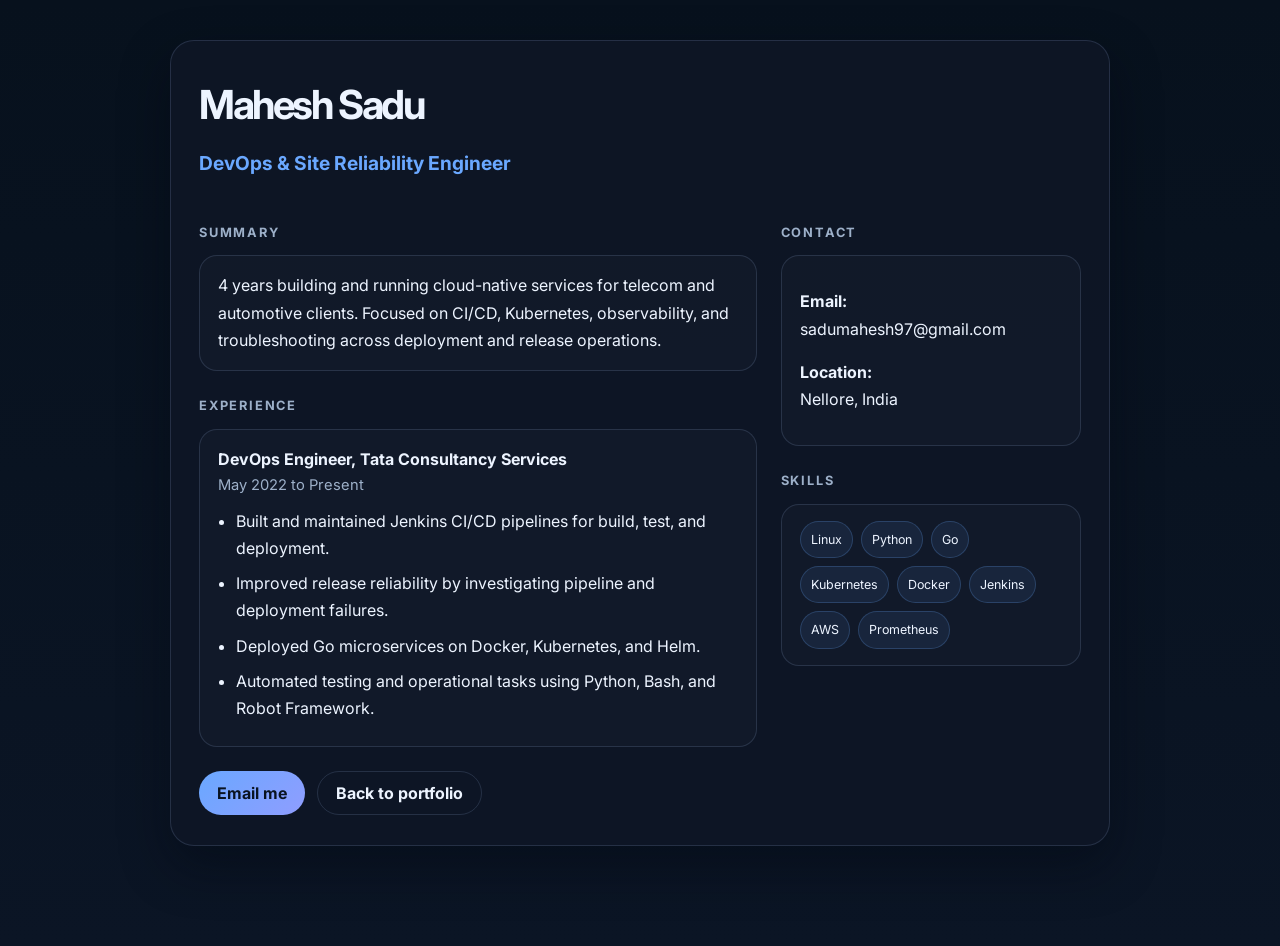
==== resume.html @ 41b3861f "Add a resume page so the portfolio's Download Resume button works as a static downloadable resume pa" ====
<!DOCTYPE html>
<html lang="en">
  <head>
    <meta charset="UTF-8" />
    <meta name="viewport" content="width=device-width, initial-scale=1.0" />
    <title>Mahesh Sadu | Resume</title>
    <link rel="preconnect" href="https://fonts.googleapis.com" />
    <link rel="preconnect" href="https://fonts.gstatic.com" crossorigin />
    <link href="https://fonts.googleapis.com/css2?family=Inter:wght@400;500;600;700;800&display=swap" rel="stylesheet" />
    <style>
      :root {
        --bg: #07111d;
        --surface: #0d1a2c;
        --surface-strong: #12243d;
        --text: #edf4ff;
        --muted: #9db0c9;
        --primary: #6aa8ff;
        --accent: #74f0c5;
        --border: rgba(146,170,214,0.18);
        --card: rgba(14,22,38,0.94);
      }

      * { box-sizing: border-box; }
      body {
        margin: 0;
        font-family: "Inter", sans-serif;
        background: linear-gradient(180deg, #07111d 0%, #0b1525 100%);
        color: var(--text);
        line-height: 1.7;
      }
      .wrap {
        max-width: 980px;
        margin: 40px auto;
        padding: 0 20px 60px;
      }
      .sheet {
        background: var(--card);
        border: 1px solid var(--border);
        border-radius: 24px;
        padding: 30px 28px;
        box-shadow: 0 20px 50px rgba(3, 8, 17, 0.42);
      }
      h1 {
        margin: 0 0 8px;
        font-size: 2.5rem;
        letter-spacing: -0.06em;
      }
      .title {
        margin: 0 0 18px;
        color: var(--primary);
        font-weight: 700;
        font-size: 1.2rem;
      }
      .grid {
        display: grid;
        grid-template-columns: 1.3fr 0.7fr;
        gap: 24px;
      }
      .section {
        margin-top: 24px;
      }
      .section h2 {
        font-size: 0.8rem;
        letter-spacing: 0.14em;
        text-transform: uppercase;
        color: var(--muted);
        margin-bottom: 12px;
      }
      .box {
        background: rgba(255,255,255,0.02);
        border: 1px solid var(--border);
        border-radius: 18px;
        padding: 16px 18px;
      }
      ul { margin: 0; padding-left: 18px; }
      li { margin-bottom: 8px; }
      .meta {
        color: var(--muted);
        font-size: 0.92rem;
        margin: 0 0 10px;
      }
      .taglist {
        display: flex;
        flex-wrap: wrap;
        gap: 8px;
      }
      .tag {
        display: inline-block;
        padding: 7px 10px;
        border-radius: 999px;
        background: rgba(106,168,255,0.09);
        border: 1px solid rgba(106,168,255,0.22);
        font-size: 0.78rem;
      }
      .btn-row {
        margin-top: 24px;
        display: flex;
        gap: 12px;
        flex-wrap: wrap;
      }
      .btn {
        display: inline-flex;
        align-items: center;
        justify-content: center;
        min-height: 44px;
        padding: 0 18px;
        border-radius: 999px;
        text-decoration: none;
        font-weight: 700;
      }
      .btn.primary {
        background: linear-gradient(135deg, var(--primary), #8f9dff);
        color: #091321;
      }
      .btn.secondary {
        border: 1px solid var(--border);
        color: var(--text);
      }
      @media (max-width: 760px) {
        .grid { grid-template-columns: 1fr; }
        .wrap { padding: 0 14px 40px; }
      }
    </style>
  </head>
  <body>
    <div class="wrap">
      <div class="sheet">
        <h1>Mahesh Sadu</h1>
        <p class="title">DevOps &amp; Site Reliability Engineer</p>

        <div class="grid">
          <div>
            <div class="section">
              <h2>Summary</h2>
              <div class="box">
                4 years building and running cloud-native services for telecom and automotive clients. Focused on CI/CD, Kubernetes, observability, and troubleshooting across deployment and release operations.
              </div>
            </div>

            <div class="section">
              <h2>Experience</h2>
              <div class="box">
                <strong>DevOps Engineer, Tata Consultancy Services</strong>
                <p class="meta">May 2022 to Present</p>
                <ul>
                  <li>Built and maintained Jenkins CI/CD pipelines for build, test, and deployment.</li>
                  <li>Improved release reliability by investigating pipeline and deployment failures.</li>
                  <li>Deployed Go microservices on Docker, Kubernetes, and Helm.</li>
                  <li>Automated testing and operational tasks using Python, Bash, and Robot Framework.</li>
                </ul>
              </div>
            </div>
          </div>

          <div>
            <div class="section">
              <h2>Contact</h2>
              <div class="box">
                <p><strong>Email:</strong><br />sadumahesh97@gmail.com</p>
                <p><strong>Location:</strong><br />Nellore, India</p>
              </div>
            </div>

            <div class="section">
              <h2>Skills</h2>
              <div class="box taglist">
                <span class="tag">Linux</span>
                <span class="tag">Python</span>
                <span class="tag">Go</span>
                <span class="tag">Kubernetes</span>
                <span class="tag">Docker</span>
                <span class="tag">Jenkins</span>
                <span class="tag">AWS</span>
                <span class="tag">Prometheus</span>
              </div>
            </div>
          </div>
        </div>

        <div class="btn-row">
          <a class="btn primary" href="mailto:sadumahesh97@gmail.com">Email me</a>
          <a class="btn secondary" href="index.html">Back to portfolio</a>
        </div>
      </div>
    </div>
  </body>
</html>
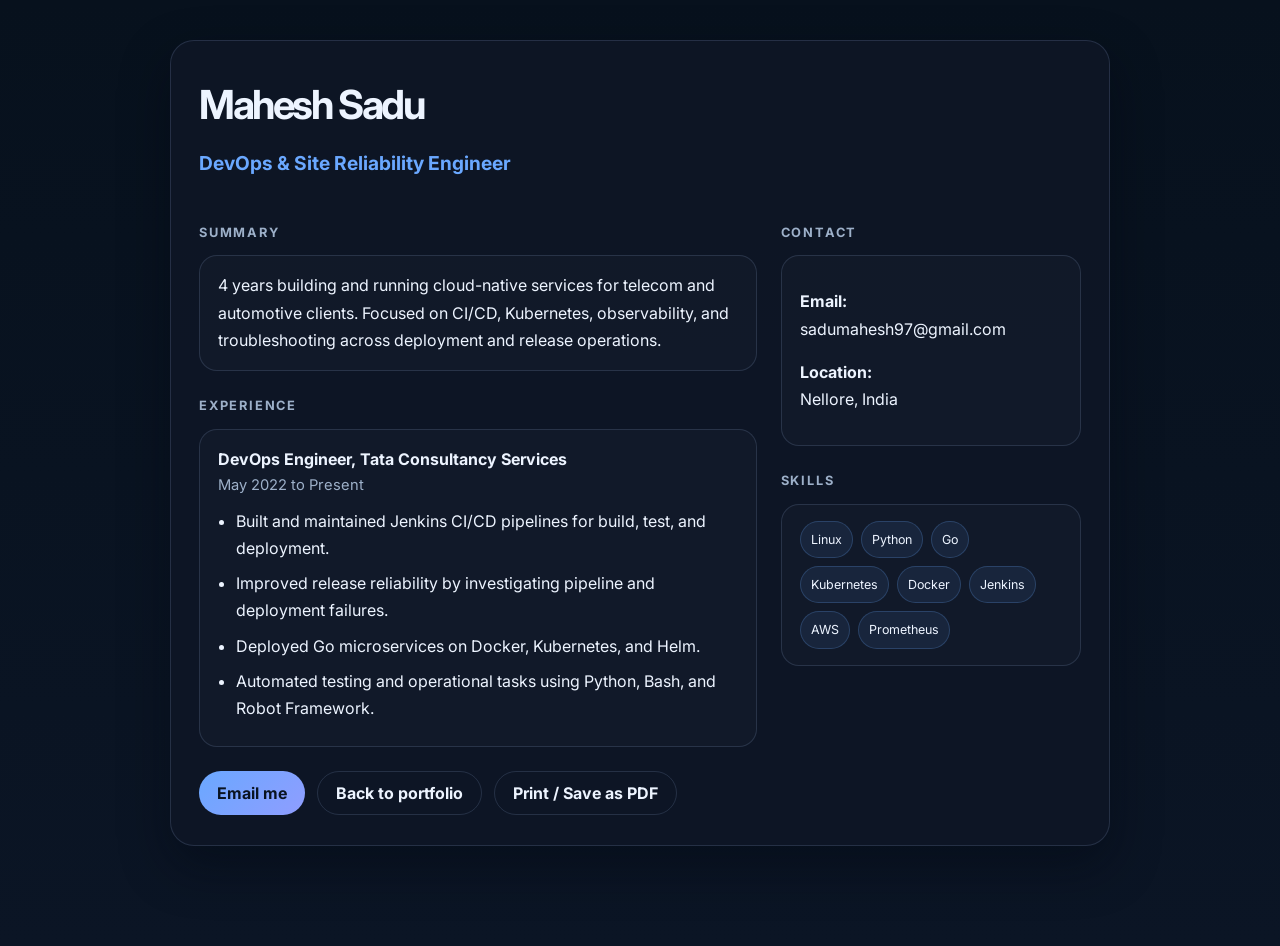
==== commit 4fa1984d: "Refine the resume page for a cleaner PDF-friendly print/export experience and stronger professional " ====
--- a/resume.html
+++ b/resume.html
@@ -116,6 +116,21 @@
         border: 1px solid var(--border);
         color: var(--text);
       }
+      @media print {
+        body {
+          background: #fff;
+          color: #111827;
+        }
+        .sheet {
+          box-shadow: none;
+          border-color: rgba(17,24,39,0.2);
+          background: #fff;
+          color: #111827;
+        }
+        .btn-row {
+          display: none;
+        }
+      }
       @media (max-width: 760px) {
         .grid { grid-template-columns: 1fr; }
         .wrap { padding: 0 14px 40px; }
@@ -180,6 +195,7 @@
         <div class="btn-row">
           <a class="btn primary" href="mailto:sadumahesh97@gmail.com">Email me</a>
           <a class="btn secondary" href="index.html">Back to portfolio</a>
+          <a class="btn secondary" href="javascript:window.print()">Print / Save as PDF</a>
         </div>
       </div>
     </div>
